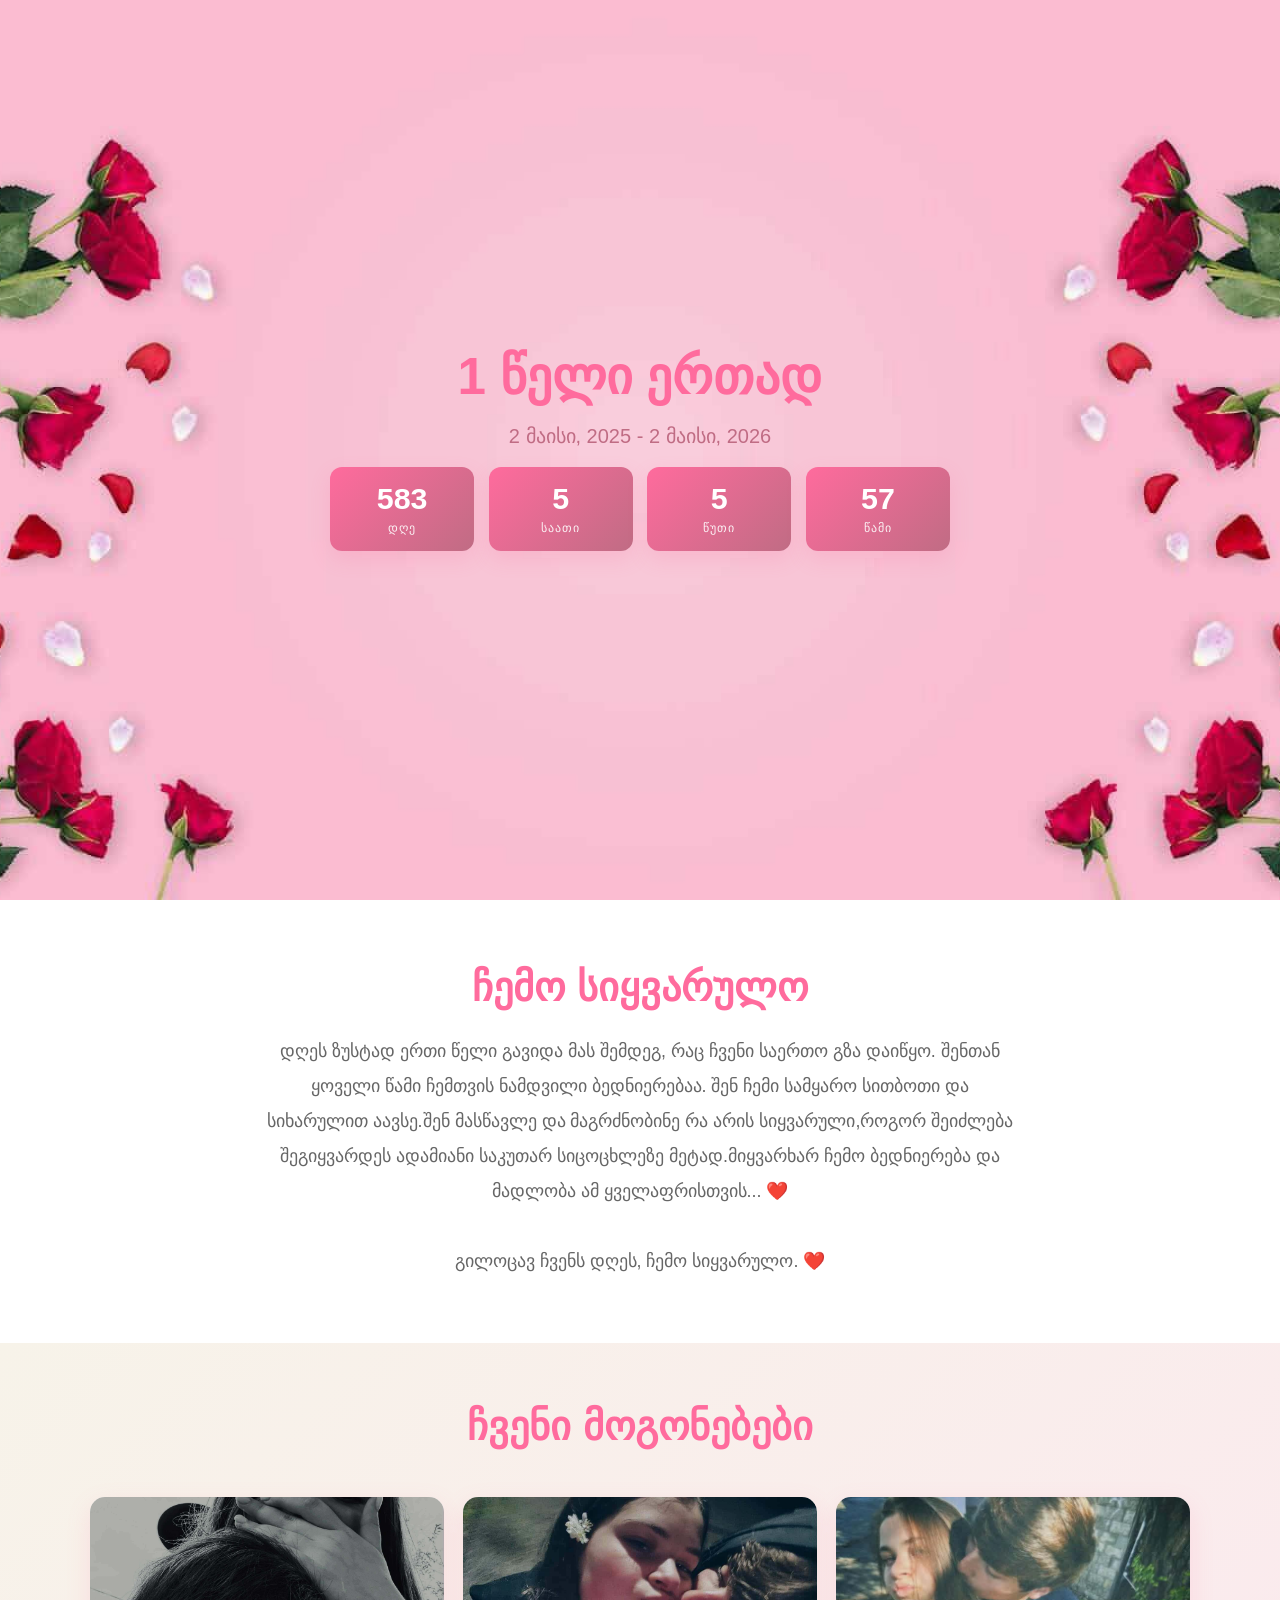
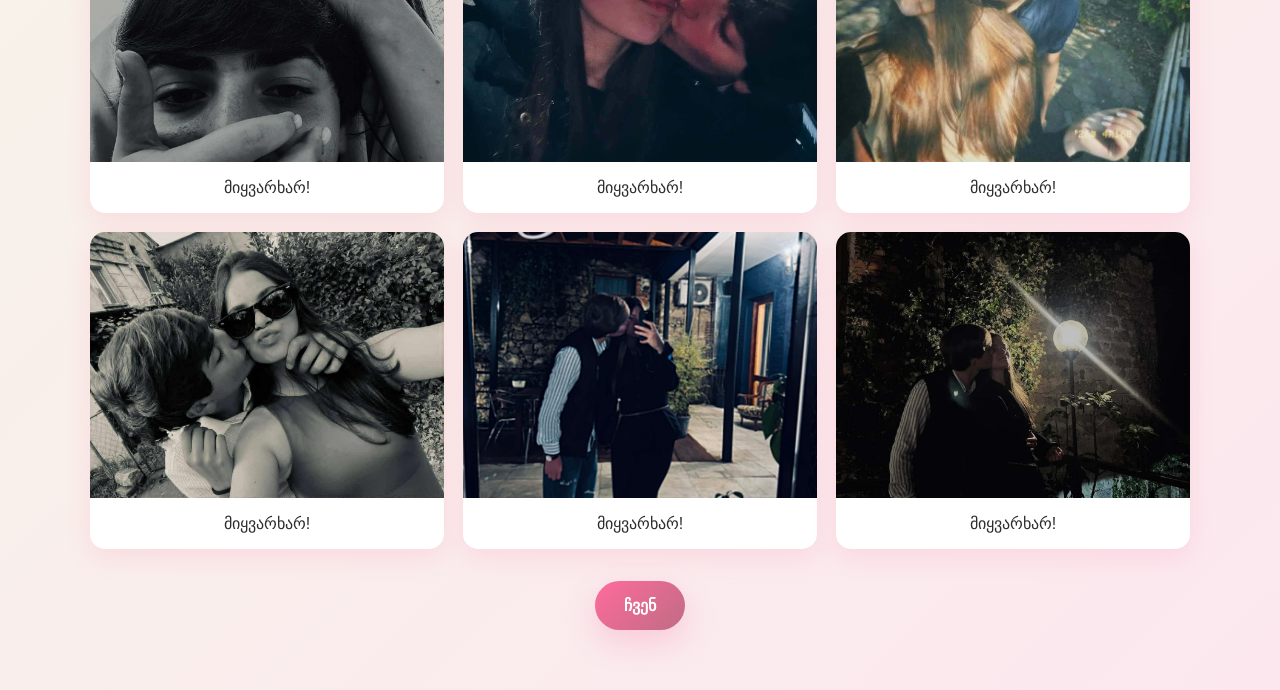
==== anniversary.html @ a68247f3 "." ====
<!DOCTYPE html>
<html lang="ka">
<head>
    <meta charset="UTF-8">
    <meta name="viewport" content="width=device-width, initial-scale=1.0">
    <title>ჩვენი სიყვარულის ისტორია - ერთად 1 წელი</title>
    <link rel="stylesheet" href="styles.css">
</head>
<body>
    <!-- Header / Hero -->
    <section class="hero">
        <div class="hero-left">
            <h1 class="title"> 1 წელი ერთად </h1>
            <p class="subtitle">2 მაისი, 2025 - 2 მაისი, 2026</p>

            <div class="elapsed-counter" aria-label="გასული დროის მთვლელი">
                <div class="counter-item">
                    <span class="counter-value" id="elapsed-days">0</span>
                    <p class="counter-label">დღე</p>
                </div>
                <div class="counter-item">
                    <span class="counter-value" id="elapsed-hours">0</span>
                    <p class="counter-label">საათი</p>
                </div>
                <div class="counter-item">
                    <span class="counter-value" id="elapsed-minutes">0</span>
                    <p class="counter-label">წუთი</p>
                </div>
                <div class="counter-item">
                    <span class="counter-value" id="elapsed-seconds">0</span>
                    <p class="counter-label">წამი</p>
                </div>
            </div>

        </div>
    </section>

    <!-- Special Message Section -->
    <section class="message-section">
        <h2>ჩემო სიყვარულო</h2>
        <p class="love-letter">
            დღეს ზუსტად ერთი წელი გავიდა მას შემდეგ, რაც ჩვენი საერთო გზა დაიწყო. შენთან ყოველი წამი ჩემთვის ნამდვილი ბედნიერებაა.
            შენ ჩემი სამყარო სითბოთი და სიხარულით აავსე.შენ მასწავლე და მაგრძნობინე რა არის სიყვარული,როგორ შეიძლება შეგიყვარდეს ადამიანი საკუთარ სიცოცხლეზე მეტად.მიყვარხარ ჩემო ბედნიერება და მადლობა ამ ყველაფრისთვის... ❤️
            <br><br>
            გილოცავ ჩვენს დღეს, ჩემო სიყვარულო. ❤️
        </p>
    </section>

    <!-- Photo Gallery Section -->
    <section class="gallery-section">
        <h2>ჩვენი მოგონებები</h2>
        <div class="gallery">
            <a href="photo-1.html" class="gallery-item">
                <img src="assets/photo1.jpg" alt="ჩვენი პირველი შეხვედრა" class="gallery-photo">
                <p class="photo-caption">მიყვარხარ!</p>
            </a>
            <a href="photo-2.html" class="gallery-item">
                <img src="assets/photo2.jpg" alt="თავგადასავლების დრო" class="gallery-photo">
                <p class="photo-caption">მიყვარხარ!</p>
            </a>
            <a href="photo-3.html" class="gallery-item">
                <img src="assets/photo3.jpg" alt="სიცილი და სიყვარული" class="gallery-photo">
                <p class="photo-caption">მიყვარხარ!</p>
            </a>
            <a href="photo-4.html" class="gallery-item">
                <img src="assets/photo4.jpg" alt="განსაკუთრებული მომენტები" class="gallery-photo">
                <p class="photo-caption">მიყვარხარ!</p>
            </a>
            <a href="photo-5.html" class="gallery-item">
                <img src="assets/photo5.jpg" alt="ჩვენი ყოფილი მომენტი" class="gallery-photo">
                <p class="photo-caption">მიყვარხარ!</p>
            </a>
            <a href="photo-6.html" class="gallery-item">
                <img src="assets/photo6.jpg" alt="ერთი კიდევ თავგადასავალი" class="gallery-photo">
                <p class="photo-caption">მიყვარხარ!</p>
            </a>
        </div>
        <div class="gallery-cta">
    <a href="we.html?play=1" class="gallery-button">ჩვენ</a>
</div>
    </section>
    
    <script src="script.js"></script>
</body>
</html>
---- styles.css ----
* {
    margin: 0;
    padding: 0;
    box-sizing: border-box;
}

:root {
    --primary-color: #ff6b9d;
    --secondary-color: #c06c84;
    --accent-color: #6c5b7b;
    --light-bg: #f7f3e9;
    --text-dark: #2d2d2d;
    --text-light: #666;
}

html {
    scroll-behavior: smooth;
}

body {
    font-family: 'Segoe UI', Tahoma, Geneva, Verdana, sans-serif;
    background: linear-gradient(135deg, #f7f3e9 0%, #fce7ef 100%);
    color: var(--text-dark);
    overflow-x: hidden;
}

/* Hero Section */
.hero {
    min-height: 100vh;
    display: block;
    background: url('assets/image.png');
    background-size: cover;
    background-position: center;
    background-attachment: fixed;
    position: relative;
    overflow: hidden;
}

.hero-left {
    min-height: 100vh;
    padding: 5rem 3rem;
    display: flex;
    flex-direction: column;
    justify-content: center;
    align-items: center;
    text-align: center;
    gap: 1.2rem;
    animation: fadeInUp 0.8s ease-out;
}

.title {
    font-size: clamp(2.1rem, 4.5vw, 3.2rem);
    font-weight: 700;
    color: var(--primary-color);
    line-height: 1.1;
    animation: fadeInUp 0.8s ease-out, float 3s ease-in-out infinite;
    animation-delay: 0.1s, 2.5s;
}

.subtitle {
    font-size: clamp(1rem, 2vw, 1.25rem);
    color: var(--secondary-color);
    font-weight: 500;
    animation: fadeInUp 0.9s ease-out 0.2s both;
    transition: all 0.3s ease;
}

.subtitle:hover {
    color: var(--primary-color);
    transform: scale(1.05);
}

.elapsed-counter {
    display: grid;
    grid-template-columns: repeat(4, minmax(90px, 1fr));
    gap: 0.9rem;
    width: min(100%, 620px);
}

.counter-item {
    background: linear-gradient(135deg, var(--primary-color), var(--secondary-color));
    padding: 1rem 0.7rem;
    border-radius: 12px;
    box-shadow: 0 8px 20px rgba(255, 107, 157, 0.18);
    text-align: center;
    animation: scaleIn 0.6s ease-out backwards;
    transition: all 0.3s cubic-bezier(0.34, 1.56, 0.64, 1);
    cursor: pointer;
}

.counter-item:nth-child(1) { animation-delay: 0.3s; }
.counter-item:nth-child(2) { animation-delay: 0.4s; }
.counter-item:nth-child(3) { animation-delay: 0.5s; }
.counter-item:nth-child(4) { animation-delay: 0.6s; }

.counter-item:hover {
    transform: translateY(-8px) scale(1.08);
    box-shadow: 0 16px 40px rgba(255, 107, 157, 0.4);
}

.counter-value {
    display: block;
    font-size: 1.9rem;
    font-weight: bold;
    color: white;
    line-height: 1;
    animation: pulse 2s ease-in-out infinite;
    animation-delay: inherit;
}

.counter-label {
    color: rgba(255, 255, 255, 0.9);
    font-size: 0.78rem;
    text-transform: uppercase;
    letter-spacing: 1px;
    margin-top: 0.4rem;
}

.time-since-text {
    color: var(--text-light);
    font-size: 1rem;
    font-weight: 500;
}

@keyframes fadeInUp {
    from {
        opacity: 0;
        transform: translateY(30px);
    }
    to {
        opacity: 1;
        transform: translateY(0);
    }
}

@keyframes glow {
    0%, 100% {
        box-shadow: 0 8px 20px rgba(255, 107, 157, 0.18);
    }
    50% {
        box-shadow: 0 12px 30px rgba(255, 107, 157, 0.35);
    }
}

@keyframes float {
    0%, 100% {
        transform: translateY(0);
    }
    50% {
        transform: translateY(-8px);
    }
}

@keyframes slideInFromLeft {
    from {
        opacity: 0;
        transform: translateX(-50px);
    }
    to {
        opacity: 1;
        transform: translateX(0);
    }
}

@keyframes slideInFromRight {
    from {
        opacity: 0;
        transform: translateX(50px);
    }
    to {
        opacity: 1;
        transform: translateX(0);
    }
}

@keyframes scaleIn {
    from {
        opacity: 0;
        transform: scale(0.95);
    }
    to {
        opacity: 1;
        transform: scale(1);
    }
}

@keyframes pulse {
    0%, 100% {
        opacity: 1;
    }
    50% {
        opacity: 0.7;
    }
}

@keyframes shimmer {
    0% {
        background-position: -1000px 0;
    }
    100% {
        background-position: 1000px 0;
    }
}

/* Message Section */
.message-section {
    padding: 64px 20px;
    background: white;
    text-align: center;
}

.message-section h2 {
    font-size: clamp(2rem, 4vw, 2.5rem);
    color: var(--primary-color);
    margin-bottom: 1.5rem;
    animation: slideInFromLeft 0.8s ease-out 0.2s both;
    transition: all 0.3s ease;
}

.message-section h2:hover {
    transform: translateX(10px);
    text-shadow: 0 4px 15px rgba(255, 107, 157, 0.2);
}

.love-letter {
    max-width: 760px;
    margin: 0 auto;
    color: var(--text-light);
    line-height: 1.95;
    font-size: clamp(1rem, 2vw, 1.12rem);
    animation: fadeInUp 1s ease-out 0.3s both;
    transition: all 0.3s ease;
}

.love-letter:hover {
    color: var(--text-dark);
}

/* Gallery Section */
.gallery-section {
    padding: 60px 20px;
    background: linear-gradient(135deg, #f7f3e9 0%, #fce7ef 100%);
    text-align: center;
}

.gallery-section h2 {
    font-size: 2.5rem;
    color: var(--primary-color);
    margin-bottom: 3rem;
    animation: slideInFromRight 0.8s ease-out 0.2s both;
    transition: all 0.3s ease;
}

.gallery-section h2:hover {
    transform: translateX(-10px);
    text-shadow: 0 4px 15px rgba(255, 107, 157, 0.2);
}

.gallery {
    display: grid;
    grid-template-columns: repeat(3, minmax(0, 1fr));
    gap: 1.2rem;
    max-width: 1100px;
    margin: 0 auto;
}

.gallery-cta {
    display: flex;
    justify-content: center;
    margin-top: 2rem;
}

.gallery-button {
    display: inline-flex;
    align-items: center;
    justify-content: center;
    padding: 0.95rem 1.8rem;
    background: linear-gradient(135deg, var(--primary-color), var(--secondary-color));
    color: white;
    text-decoration: none;
    border-radius: 999px;
    font-weight: 700;
    box-shadow: 0 12px 30px rgba(255, 107, 157, 0.25);
    transition: transform 0.3s ease, box-shadow 0.3s ease, opacity 0.3s ease;
}

.gallery-button:hover,
.gallery-button:focus-visible {
    transform: translateY(-2px);
    box-shadow: 0 18px 40px rgba(255, 107, 157, 0.35);
    opacity: 0.96;
}

.gallery-item {
    background: white;
    border-radius: 15px;
    overflow: hidden;
    box-shadow: 0 8px 25px rgba(255, 107, 157, 0.15);
    transition: all 0.4s cubic-bezier(0.34, 1.56, 0.64, 1);
    cursor: pointer;
    animation: fadeInUp 0.8s ease-out backwards;
    position: relative;
    display: block;
    text-decoration: none;
}

.gallery-item:nth-child(1) { animation-delay: 0.2s; }
.gallery-item:nth-child(2) { animation-delay: 0.3s; }
.gallery-item:nth-child(3) { animation-delay: 0.4s; }
.gallery-item:nth-child(4) { animation-delay: 0.5s; }
.gallery-item:nth-child(5) { animation-delay: 0.6s; }
.gallery-item:nth-child(6) { animation-delay: 0.7s; }

.gallery-item:hover {
    transform: translateY(-12px) scale(1.02);
    box-shadow: 0 20px 50px rgba(255, 107, 157, 0.35);
}

.gallery-item::after {
    content: '';
    position: absolute;
    top: 0;
    left: -100%;
    width: 100%;
    height: 100%;
    background: linear-gradient(90deg, transparent, rgba(255, 255, 255, 0.3), transparent);
    transition: left 0.5s ease;
}

.gallery-item:hover::after {
    left: 100%;
}

.gallery-photo {
    width: 100%;
    aspect-ratio: 4 / 3;
    object-fit: cover;
    display: block;
    transition: transform 0.5s cubic-bezier(0.34, 1.56, 0.64, 1);
}

.gallery-item:hover .gallery-photo {
    transform: scale(1.08);
}

.photo-caption {
    padding: 1rem;
    color: var(--text-dark);
    font-weight: 500;
    transition: all 0.3s ease;
}

.gallery-item:hover .photo-caption {
    background: linear-gradient(135deg, rgba(255, 107, 157, 0.1), rgba(192, 108, 132, 0.1));
    color: var(--primary-color);
}

/* Video Gallery Section */
.video-gallery {
    display: grid;
    grid-template-columns: repeat(auto-fit, minmax(300px, 1fr));
    gap: 1.2rem;
    max-width: 1100px;
    margin: 0 auto;
}

.video-item {
    background: white;
    border-radius: 15px;
    overflow: hidden;
    box-shadow: 0 8px 25px rgba(255, 107, 157, 0.15);
    transition: all 0.4s cubic-bezier(0.34, 1.56, 0.64, 1);
    animation: fadeInUp 0.8s ease-out backwards;
    position: relative;
}

.video-item:nth-child(1) { animation-delay: 0.2s; }
.video-item:nth-child(2) { animation-delay: 0.3s; }

.video-item:hover {
    transform: translateY(-12px) scale(1.02);
    box-shadow: 0 20px 50px rgba(255, 107, 157, 0.35);
}

.video-item::after {
    content: '';
    position: absolute;
    top: 0;
    left: -100%;
    width: 100%;
    height: 100%;
    background: linear-gradient(90deg, transparent, rgba(255, 255, 255, 0.3), transparent);
    transition: left 0.5s ease;
}

.video-item:hover::after {
    left: 100%;
}

.video-card {
    width: 100%;
    aspect-ratio: 4 / 3;
    object-fit: cover;
    display: block;
    transition: transform 0.5s cubic-bezier(0.34, 1.56, 0.64, 1);
}

.video-item:hover .video-card {
    transform: scale(1.08);
}

.video-caption {
    padding: 1rem;
    color: var(--text-dark);
    font-weight: 500;
    transition: all 0.3s ease;
}

.video-item:hover .video-caption {
    background: linear-gradient(135deg, rgba(255, 107, 157, 0.1), rgba(192, 108, 132, 0.1));
    color: var(--primary-color);
}

/* Envelope Section */
.envelope-section {
    padding: 40px 20px;
    text-align: center;
    background: linear-gradient(135deg, #fff3f8 0%, #fbe4f0 100%);
}

.envelope-section h2 {
    font-size: 2.2rem;
    color: var(--primary-color);
    margin-bottom: 2rem;
    animation: fadeInUp 0.8s ease-out;
}

.envelope-container {
    display: flex;
    justify-content: center;
    align-items: center;
    min-height: 300px;
}

.envelope {
    position: relative;
    width: 300px;
    height: 200px;
    background: linear-gradient(135deg, #f8f9fa 0%, #e9ecef 100%);
    border-radius: 8px;
    box-shadow: 0 8px 25px rgba(0, 0, 0, 0.15);
    cursor: pointer;
    transition: all 0.5s ease;
    transform-style: preserve-3d;
}

.envelope:hover {
    transform: translateY(-5px);
    box-shadow: 0 15px 35px rgba(0, 0, 0, 0.2);
}

.envelope-flap {
    position: absolute;
    top: 0;
    left: 0;
    width: 100%;
    height: 50%;
    background: linear-gradient(135deg, var(--primary-color) 0%, var(--secondary-color) 100%);
    clip-path: polygon(0 0, 100% 0, 85% 100%, 15% 100%);
    transition: all 0.5s ease;
    z-index: 2;
}

.envelope.open .envelope-flap {
    transform: rotateX(-180deg) translateY(-20px);
    transform-origin: top;
}

.envelope-body {
    position: absolute;
    bottom: 0;
    left: 0;
    width: 100%;
    height: 70%;
    background: #f8f9fa;
    border-radius: 0 0 8px 8px;
    border-top: 2px solid #dee2e6;
}

.letter {
    position: absolute;
    top: 20px;
    left: 50%;
    transform: translateX(-50%);
    width: 250px;
    height: 230px;
    background: white;
    border-radius: 4px;
    box-shadow: 0 4px 15px rgba(0, 0, 0, 0.1);
    opacity: 0;
    transform: translateX(-50%) translateY(20px) scale(0.8);
    transition: all 0.5s ease;
    z-index: 1;
    overflow: hidden;
}

.envelope.open .letter {
    opacity: 1;
    transform: translateX(-50%) translateY(-20px) scale(1);
}

.letter-content {
    padding: 20px;
    text-align: center;
    color: var(--text-dark);
}

.letter-content h3 {
    color: var(--primary-color);
    margin-bottom: 1rem;
    font-size: 1.2rem;
}

.letter-content p {
    font-size: 0.9rem;
    line-height: 1.6;
    margin: 0;
}


/* წერილის შიგთავსი */
.letter-content h3 {
    font-family: 'Georgia', serif;
    color: var(--secondary);
    border-bottom: 1px solid #eee;
    padding-bottom: 10px;
    margin-bottom: 15px;
}

.letter-content p {
    font-style: italic;
    color: #444;
    line-height: 1.8;
}



.we-header {
    padding: 40px 20px 10px;
    text-align: center;
    background: rgba(255, 255, 255, 0.9);
    backdrop-filter: blur(10px);
}

.we-header .back-link {
    display: inline-block;
    margin-bottom: 1rem;
    color: var(--accent-color);
    text-decoration: none;
    font-weight: 600;
}

.we-title {
    font-size: clamp(2.5rem, 6vw, 4rem);
    color: var(--primary-color);
    letter-spacing: 1px;
}

.we-subtitle {
    font-size: 1rem;
    color: var(--text-light);
    margin-top: 0.5rem;
}

.heart-stage {
    position: relative;
    padding: 60px 20px;
    background: linear-gradient(135deg, #fff3f8 0%, #fbe4f0 100%);
    display: grid;
    place-items: center;
}

.heart-grid {
    width: min(1000px, 100%);
    display: grid;
    grid-template-columns: repeat(5, minmax(0, 1fr));
    gap: 1rem;
    justify-items: center;
    align-items: center;
    position: relative;
    z-index: 1;
}

.heart-spacer {
    width: 100%;
    height: 0;
}

.heart-item {
    width: 100%;
    aspect-ratio: 1 / 1;
    overflow: hidden;
    border-radius: 24px;
    box-shadow: 0 10px 30px rgba(255, 107, 157, 0.16);
    border: 4px solid rgba(255, 255, 255, 0.9);
}

.heart-item img {
    width: 100%;
    height: 100%;
    object-fit: cover;
    display: block;
}

.video-section {
    padding: 40px 20px;
    text-align: center;
    background: linear-gradient(135deg, #fff3f8 0%, #fbe4f0 100%);
}

.video-section h2 {
    font-size: 2.2rem;
    color: var(--primary-color);
    margin-bottom: 2rem;
}

.video-grid {
    display: grid;
    grid-template-columns: repeat(3, minmax(0, 1fr));
    gap: 1rem;
    max-width: 1100px;
    margin: 0 auto 2rem;
}

.video-card {
    padding: 1.4rem 1rem;
    background: white;
    border-radius: 24px;
    box-shadow: 0 14px 40px rgba(109, 0, 61, 0.08);
    border: 1px solid rgba(255, 255, 255, 0.7);
    text-align: left;
    cursor: pointer;
    transition: transform 0.25s ease, box-shadow 0.25s ease;
    position: relative;
    overflow: hidden;
}

.video-card:hover {
    transform: translateY(-8px);
    box-shadow: 0 20px 50px rgba(255, 107, 157, 0.2);
}

.video-card::before {
    content: '';
    position: absolute;
    inset: 0;
    background: radial-gradient(circle at top left, rgba(255, 107, 157, 0.12), transparent 45%);
    pointer-events: none;
}

.video-card span {
    display: inline-flex;
    width: 2rem;
    height: 2rem;
    align-items: center;
    justify-content: center;
    border-radius: 50%;
    background: rgba(255, 107, 157, 0.13);
    color: var(--primary-color);
    font-weight: 700;
    margin-bottom: 0.75rem;
}

.video-card p {
    margin: 0;
    color: var(--text-dark);
    font-weight: 600;
    z-index: 1;
}

.card-video-wrap {
    position: relative;
    width: 100%;
    padding-top: 56.25%;
    overflow: hidden;
    border-radius: 18px;
    margin-bottom: 1rem;
    background: #000;
}

.card-video {
    position: absolute;
    top: 0;
    left: 0;
    width: 100%;
    height: 100%;
    object-fit: cover;
    display: block;
}

.video-player-wrap {
    max-width: 900px;
    margin: 0 auto;
    padding: 0 10px;
    display: none;
}

.music-section {
    padding: 40px 20px;
    text-align: center;
    background: linear-gradient(135deg, #fce7ef 0%, #fce7ef 100%);
}

.music-section h2 {
    font-size: 2.2rem;
    color: var(--primary-color);
    margin-bottom: 1rem;
}

.music-section input {
    padding: 0.5rem;
    width: 300px;
    margin-right: 1rem;
    border: 1px solid var(--secondary-color);
    border-radius: 8px;
}

.music-section button {
    padding: 0.5rem 1rem;
    background: var(--primary-color);
    color: white;
    border: none;
    border-radius: 8px;
    cursor: pointer;
}

.music-section audio {
    margin-top: 1rem;
    width: 100%;
    max-width: 400px;
}

#music-player {
    display: none;}
 

.heart-video {
    width: 100%;
    border-radius: 28px;
    box-shadow: 0 18px 50px rgba(255, 107, 157, 0.18);
    outline: none;
}

@media (max-width: 1024px) {
    .heart-grid {
        grid-template-columns: repeat(4, minmax(0, 1fr));
    }

    .video-grid {
        grid-template-columns: repeat(2, minmax(0, 1fr));
    }
}

@media (max-width: 680px) {
    .heart-grid {
        grid-template-columns: repeat(3, minmax(0, 1fr));
    }

    .heart-item {
        aspect-ratio: 1 / 1;
    }

    .video-grid {
        grid-template-columns: 1fr;
    }
}

/* Responsive Design */
@media (max-width: 1200px) {
    .hero {
        background: #fce7ef;
    }

    .hero::before {
        content: '';
        position: absolute;
        top: 50%;
        left: 50%;
        width: 100vh;
        height: 100vw;
        background: url('assets/image.png');
        background-size: cover;
        background-position: center;
        transform: translate(-50%, -50%) rotate(90deg);
        z-index: 0;
    }

    .hero-left {
        min-height: 100vh;
        padding: 2.5rem 1.2rem;
        position: relative;
        z-index: 1;
    }

    .title {
        font-size: 2.5rem;
    }

    .subtitle {
        font-size: 1.1rem;
    }

    .elapsed-counter {
        grid-template-columns: repeat(2, minmax(120px, 1fr));
    }

    .message-section h2,
    .gallery-section h2 {
        font-size: 2rem;
    }

    .gallery {
        grid-template-columns: repeat(2, minmax(0, 1fr));
        gap: 1rem;
    }
}

@media (max-width: 480px) {
    .title {
        font-size: 1.8rem;
    }

    .subtitle {
        font-size: 1rem;
    }

    .elapsed-counter {
        grid-template-columns: repeat(2, minmax(0, 1fr));
        gap: 0.7rem;
    }

    .counter-value {
        font-size: 1.5rem;
    }

    .love-letter {
        line-height: 1.8;
    }

    .gallery {
        grid-template-columns: 1fr;
    }

    .countdown-label {
        font-size: 0.7rem;
    }

    .time-since-item {
        padding: 1rem 0.8rem;
        min-width: 70px;
    }

    .time-value {
        font-size: 1.5rem;
    }

    .time-label {
        font-size: 0.7rem;
    }
}
/* Desktop (default) */
.container {
  display: flex;
  gap: 20px;
}

/* Tablet */
@media (max-width: 1024px) {
  .container {
    flex-direction: column;
    gap: 15px;
  }
}

/* Mobile */
@media (max-width: 768px) {
  .container {
    flex-direction: column;
    gap: 10px;
  }

  h1 {
    font-size: 20px;
    text-align: center;
  }
}

/* Small phones */
@media (max-width: 480px) {
  .container {
    padding: 10px;
  }

  h1 {
    font-size: 18px;
  }
}
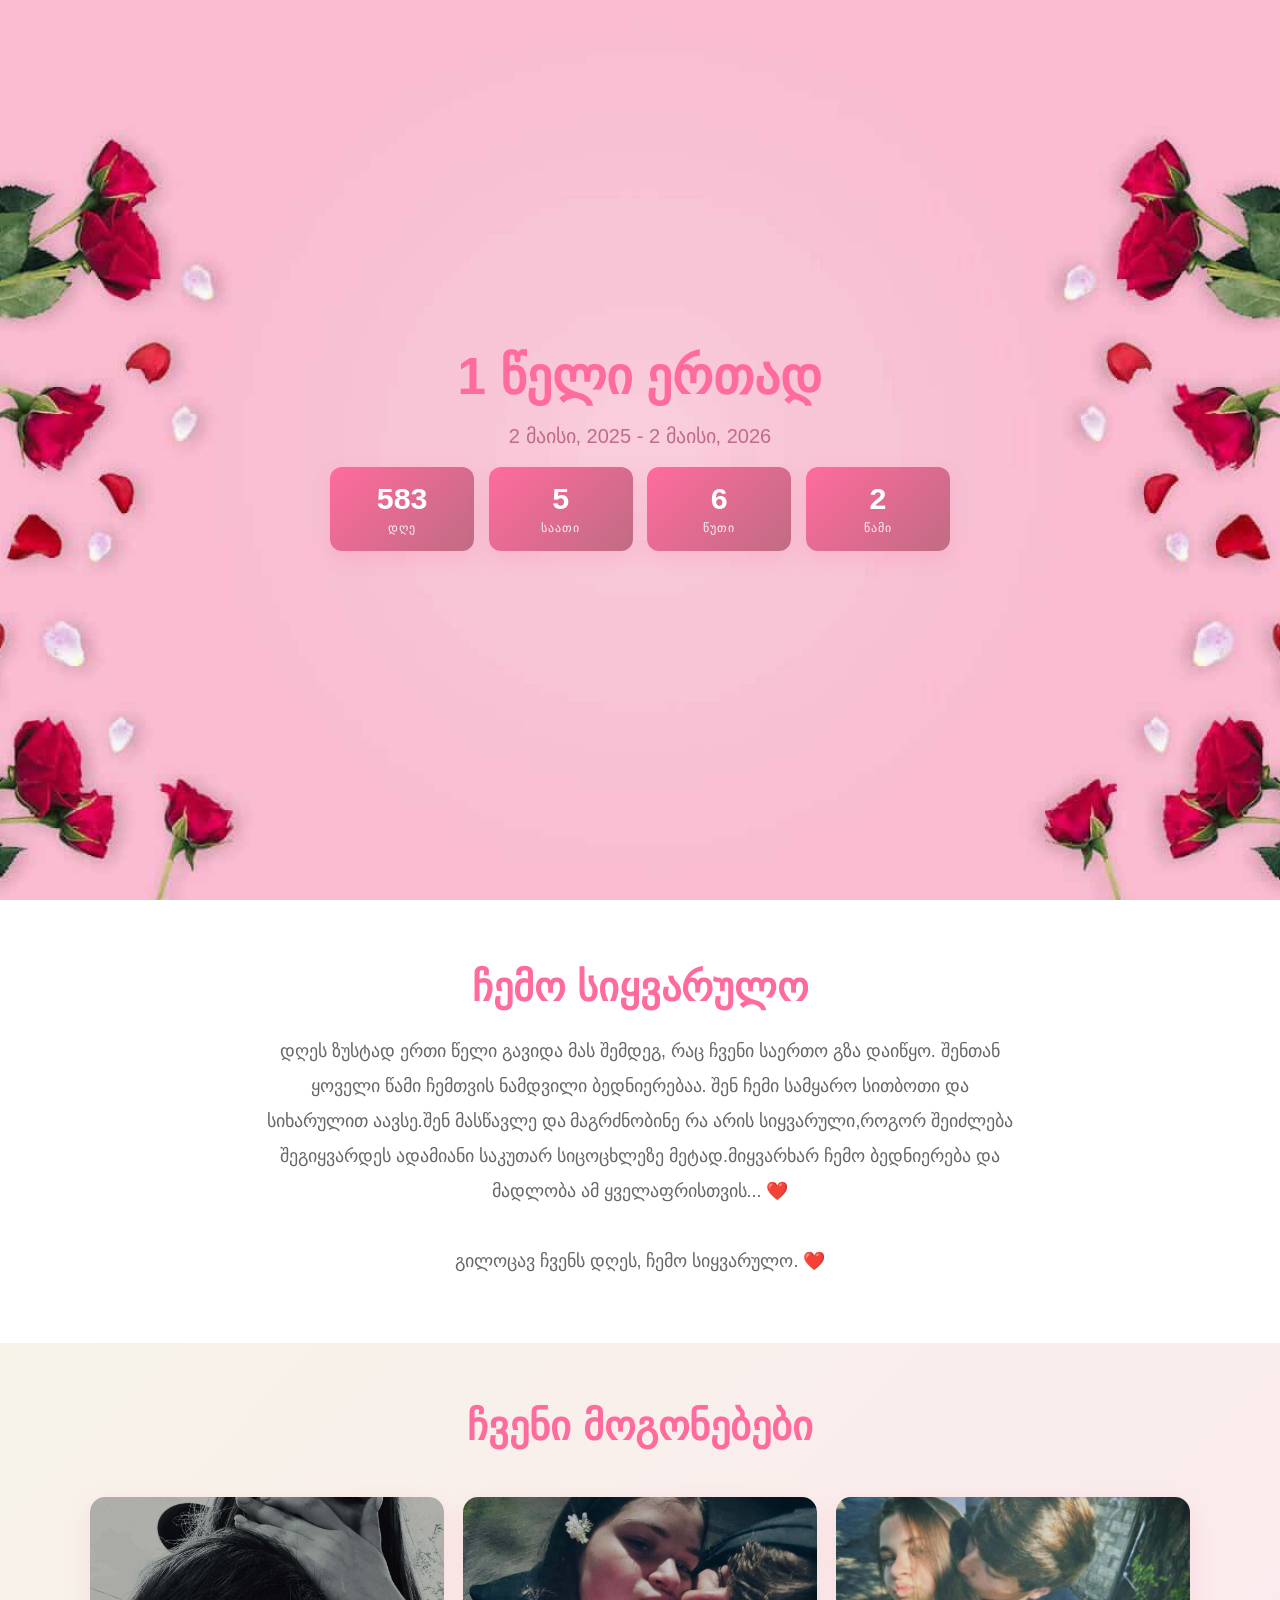
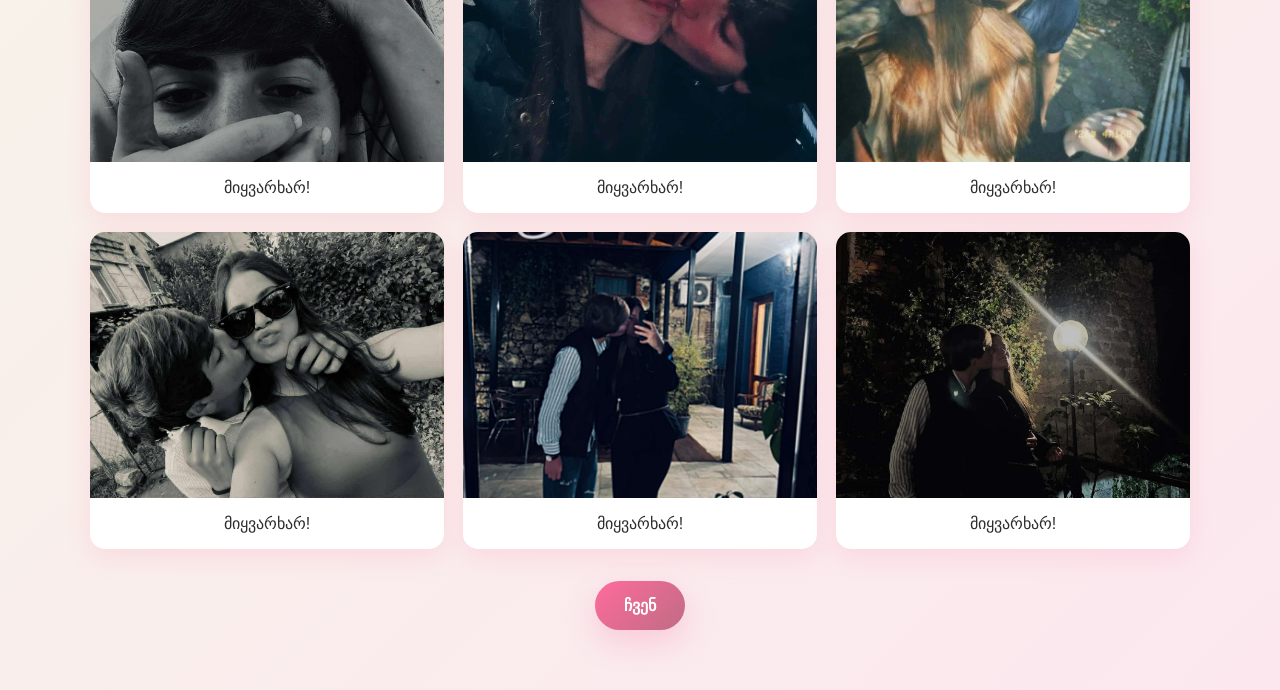
==== commit d845f716: "s s" ====
--- a/anniversary.html
+++ b/anniversary.html
@@ -51,35 +51,48 @@
         <h2>ჩვენი მოგონებები</h2>
         <div class="gallery">
             <a href="photo-1.html" class="gallery-item">
-                <img src="assets/photo1.jpg" alt="ჩვენი პირველი შეხვედრა" class="gallery-photo">
+                <img src="assets/photo1.jpg" class="gallery-photo">
                 <p class="photo-caption">მიყვარხარ!</p>
             </a>
             <a href="photo-2.html" class="gallery-item">
-                <img src="assets/photo2.jpg" alt="თავგადასავლების დრო" class="gallery-photo">
+                <img src="assets/photo2.jpg" class="gallery-photo">
                 <p class="photo-caption">მიყვარხარ!</p>
             </a>
             <a href="photo-3.html" class="gallery-item">
-                <img src="assets/photo3.jpg" alt="სიცილი და სიყვარული" class="gallery-photo">
+                <img src="assets/photo3.jpg" class="gallery-photo">
                 <p class="photo-caption">მიყვარხარ!</p>
             </a>
             <a href="photo-4.html" class="gallery-item">
-                <img src="assets/photo4.jpg" alt="განსაკუთრებული მომენტები" class="gallery-photo">
+                <img src="assets/photo4.jpg" class="gallery-photo">
                 <p class="photo-caption">მიყვარხარ!</p>
             </a>
             <a href="photo-5.html" class="gallery-item">
-                <img src="assets/photo5.jpg" alt="ჩვენი ყოფილი მომენტი" class="gallery-photo">
+                <img src="assets/photo5.jpg" class="gallery-photo">
                 <p class="photo-caption">მიყვარხარ!</p>
             </a>
             <a href="photo-6.html" class="gallery-item">
-                <img src="assets/photo6.jpg" alt="ერთი კიდევ თავგადასავალი" class="gallery-photo">
+                <img src="assets/photo6.jpg" class="gallery-photo">
                 <p class="photo-caption">მიყვარხარ!</p>
             </a>
         </div>
+
         <div class="gallery-cta">
-    <a href="we.html?play=1" class="gallery-button">ჩვენ</a>
-</div>
+            <a href="we.html?play=1" class="gallery-button">ჩვენ</a>
+        </div>
     </section>
-    
+
+    <!-- ✅ ONLY FIX: keep iPhone interaction alive -->
+    <script>
+    document.querySelector('.gallery-button')?.addEventListener('click', function(e) {
+        e.preventDefault();
+
+        // IMPORTANT: preserves user gesture for iPhone audio unlock
+        setTimeout(() => {
+            window.location.href = "we.html?play=1";
+        }, 80);
+    });
+    </script>
+
     <script src="script.js"></script>
 </body>
-</html>
+</html>
